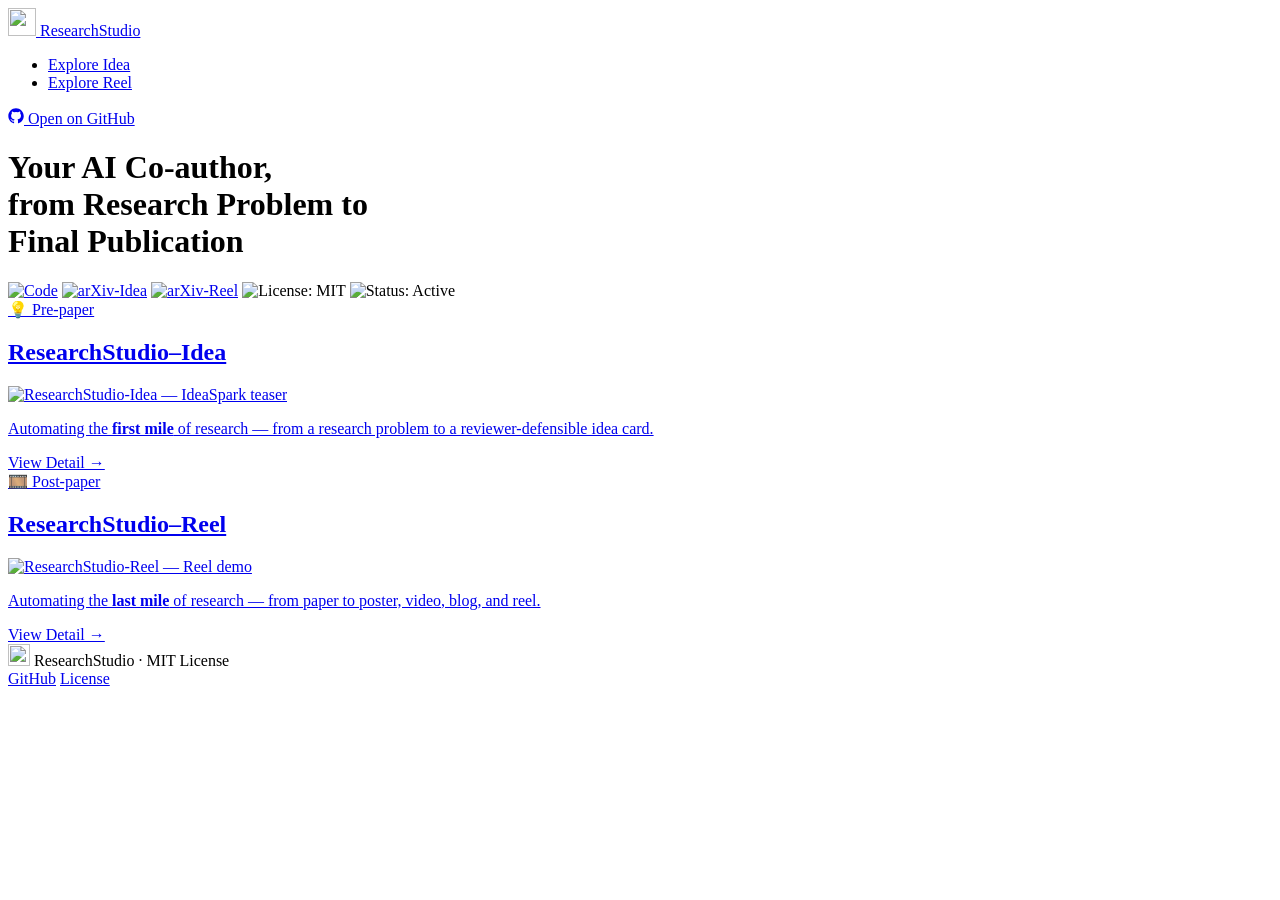
==== docs/index.html @ 4c7b0df5 "fix typos" ====
<!DOCTYPE html>
<html lang="en">
<head>
  <meta charset="UTF-8" />
  <meta name="viewport" content="width=device-width, initial-scale=1.0" />
  <title>ResearchStudio — Your AI co-author, from research problem to publication</title>
  <meta name="description" content="ResearchStudio is a collection of Claude Code and Codex skills covering the entire research lifecycle — from a vague research direction to a published paper." />
  <link rel="icon" type="image/svg+xml" href="assets/logo.svg" />
  <link rel="preconnect" href="https://rsms.me/" />
  <link rel="stylesheet" href="https://rsms.me/inter/inter.css" />
  <link rel="stylesheet" href="assets/style.css" />
</head>
<body>
  <div class="topbar-wrap">
    <nav class="topbar">
      <a class="brand" href="#top">
        <img src="assets/logo.svg" alt="" width="28" height="28" />
        <span>ResearchStudio</span>
      </a>
      <ul class="nav-links">
        <li><a href="https://github.com/microsoft/ResearchStudio/tree/main/ResearchStudio-Idea">Explore Idea</a></li>
        <li><a href="https://github.com/microsoft/ResearchStudio/tree/main/ResearchStudio-Reel">Explore Reel</a></li>
      </ul>
      <div class="nav__cta">
        <a class="btn btn--ghost" href="https://github.com/microsoft/ResearchStudio" target="_blank" rel="noopener">
          <svg viewBox="0 0 24 24" width="16" height="16" aria-hidden="true"><path fill="currentColor" d="M12 .5C5.65.5.5 5.65.5 12c0 5.08 3.29 9.39 7.86 10.91.58.11.79-.25.79-.56 0-.27-.01-1.01-.02-1.99-3.2.7-3.88-1.54-3.88-1.54-.52-1.33-1.28-1.69-1.28-1.69-1.05-.72.08-.7.08-.7 1.16.08 1.77 1.19 1.77 1.19 1.03 1.77 2.7 1.26 3.36.97.1-.75.4-1.26.73-1.55-2.55-.29-5.24-1.28-5.24-5.7 0-1.26.45-2.29 1.19-3.1-.12-.29-.52-1.47.11-3.06 0 0 .97-.31 3.19 1.18a11.1 11.1 0 0 1 5.81 0c2.22-1.49 3.19-1.18 3.19-1.18.63 1.59.23 2.77.11 3.06.74.81 1.19 1.84 1.19 3.1 0 4.43-2.69 5.4-5.26 5.69.41.36.78 1.07.78 2.16 0 1.56-.01 2.81-.01 3.19 0 .31.21.68.8.56 4.56-1.52 7.85-5.83 7.85-10.91C23.5 5.65 18.35.5 12 .5z"/></svg>
          Open on GitHub
        </a>
      </div>
    </nav>
  </div>

  <header class="hero">
    <div class="hero__bg" aria-hidden="true">
      <div class="hero__grid"></div>
      <div class="hero__glow hero__glow--a"></div>
      <div class="hero__glow hero__glow--b"></div>
    </div>
    <div class="container">
      <div class="hero-body" id="top">
        <h1>
          Your AI Co-author,<br />
          <span class="grad">from Research Problem to<br />Final Publication</span>
        </h1>
        <div class="badges" aria-label="Project badges">
          <a href="https://github.com/microsoft/ResearchStudio" target="_blank" rel="noopener"><img alt="Code" src="https://img.shields.io/badge/Code-GitHub-181717.svg?logo=github" /></a>
          <a href="https://arxiv.org/abs/2607.04439" target="_blank" rel="noopener"><img alt="arXiv-Idea" src="https://img.shields.io/badge/arXiv-Idea%3A%202607.04439-b31b1b.svg" /></a>
          <a href="https://arxiv.org/abs/2607.04438" target="_blank" rel="noopener"><img alt="arXiv-Reel" src="https://img.shields.io/badge/arXiv-Reel%3A%202607.04438-b31b1b.svg" /></a>
          <img alt="License: MIT" src="https://img.shields.io/badge/License-MIT-blue.svg" />
          <img alt="Status: Active" src="https://img.shields.io/badge/Status-Active-brightgreen" />
        </div>
      </div>
    </div>
  </header>

  <main>
    <section class="section">
      <div class="container">
        <div class="card-grid two-col">
          <a id="idea" class="cover-card cover-card--idea" href="https://github.com/microsoft/ResearchStudio/tree/main/ResearchStudio-Idea" rel="noopener">
            <div class="cover-card__head">
              <span class="tag tag-idea"><span class="tag__emoji" aria-hidden="true">💡</span> Pre-paper</span>
              <h2 class="cover-card__title">ResearchStudio–Idea</h2>
            </div>
            <div class="cover-card__media-wrap">
              <img class="cover-card__media" src="https://raw.githubusercontent.com/ai-nuts/Storage/main/ResearchStudio/ResearchStudio-Idea/docs/figures/ideaspark_teaser.gif" alt="ResearchStudio-Idea — IdeaSpark teaser" loading="lazy" />
            </div>
            <div class="cover-card__foot">
              <p>Automating the <strong>first mile</strong> of research — from a research problem to a reviewer-defensible idea card.</p>
              <span class="cover-card__cta">View Detail →</span>
            </div>
          </a>
          <a id="reel" class="cover-card cover-card--reel" href="https://github.com/microsoft/ResearchStudio/tree/main/ResearchStudio-Reel" rel="noopener">
            <div class="cover-card__head">
              <span class="tag tag-reel"><span class="tag__emoji" aria-hidden="true">🎞️</span> Post-paper</span>
              <h2 class="cover-card__title">ResearchStudio–Reel</h2>
            </div>
            <div class="cover-card__media-wrap">
              <img class="cover-card__media" src="https://raw.githubusercontent.com/ai-nuts/Storage/main/ResearchStudio/ResearchStudio-Reel/docs/figures/reel_demo.gif" alt="ResearchStudio-Reel — Reel demo" loading="lazy" />
            </div>
            <div class="cover-card__foot">
              <p>Automating the <strong>last mile</strong> of research — from paper to poster, video, blog, and reel.</p>
              <span class="cover-card__cta">View Detail →</span>
            </div>
          </a>
        </div>
      </div>
    </section>
  </main>

  <footer class="footer">
    <div class="container footer-row">
      <div class="footer-brand">
        <img src="assets/logo.svg" alt="" width="22" height="22" />
        <span>ResearchStudio · MIT License</span>
      </div>
      <div class="footer-links">
        <a href="https://github.com/microsoft/ResearchStudio" target="_blank" rel="noopener">GitHub</a>
        <a href="https://github.com/microsoft/ResearchStudio/blob/main/LICENSE" target="_blank" rel="noopener">License</a>
      </div>
    </div>
  </footer>
</body>
</html>
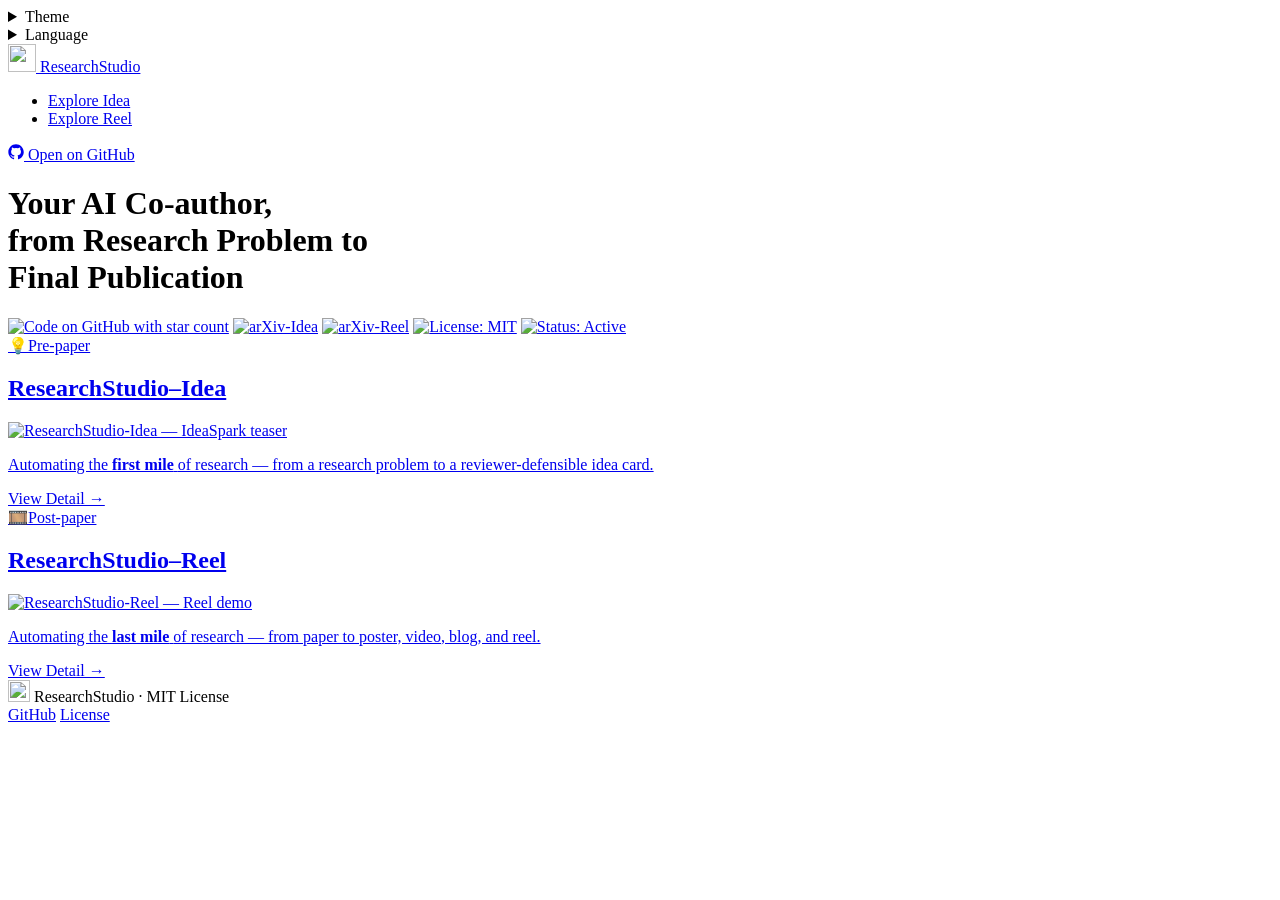
==== commit 3c120d8e: "Fix EDITOR empty issue" ====
--- a/docs/index.html
+++ b/docs/index.html
@@ -1,5 +1,5 @@
 <!DOCTYPE html>
-<html lang="en">
+<html lang="en" data-theme="dark">
 <head>
   <meta charset="UTF-8" />
   <meta name="viewport" content="width=device-width, initial-scale=1.0" />
@@ -8,9 +8,37 @@
   <link rel="icon" type="image/svg+xml" href="assets/logo.svg" />
   <link rel="preconnect" href="https://rsms.me/" />
   <link rel="stylesheet" href="https://rsms.me/inter/inter.css" />
+  <script>
+    (() => {
+      let theme;
+      try { theme = localStorage.getItem('researchstudio-theme'); } catch (_) {}
+      if (theme !== 'light' && theme !== 'dark') {
+        const localHour = new Date().getHours();
+        theme = localHour >= 7 && localHour < 19 ? 'light' : 'dark';
+      }
+      document.documentElement.dataset.theme = theme;
+    })();
+  </script>
   <link rel="stylesheet" href="assets/style.css" />
 </head>
 <body>
+  <div class="page-controls">
+    <details class="mode-control">
+      <summary data-i18n="theme_label">Theme</summary>
+      <div class="mode-options" aria-label="Theme options">
+        <button type="button" data-theme-option="light" data-i18n="theme_light" aria-pressed="false">Light</button>
+        <button type="button" data-theme-option="dark" data-i18n="theme_dark" aria-pressed="true">Dark</button>
+      </div>
+    </details>
+    <details class="language-control">
+      <summary data-i18n="language_label">Language</summary>
+      <div class="language-options" aria-label="Language options">
+        <button type="button" data-language-option="en" lang="en" data-i18n="language_en">English</button>
+        <button type="button" data-language-option="zh" lang="zh-CN" data-i18n="language_zh">Chinese</button>
+        <button type="button" data-language-option="es" lang="es" data-i18n="language_es">Spanish</button>
+      </div>
+    </details>
+  </div>
   <div class="topbar-wrap">
     <nav class="topbar">
       <a class="brand" href="#top">
@@ -18,15 +46,14 @@
         <span>ResearchStudio</span>
       </a>
       <ul class="nav-links">
-        <li><a href="https://github.com/microsoft/ResearchStudio/tree/main/ResearchStudio-Idea">Explore Idea</a></li>
-        <li><a href="https://github.com/microsoft/ResearchStudio/tree/main/ResearchStudio-Reel">Explore Reel</a></li>
+        <li><a href="https://github.com/microsoft/ResearchStudio/tree/main/ResearchStudio-Idea"><span data-i18n="nav_idea">Explore Idea</span></a></li>
+        <li><a href="https://github.com/microsoft/ResearchStudio/tree/main/ResearchStudio-Reel"><span data-i18n="nav_reel">Explore Reel</span></a></li>
       </ul>
       <div class="nav__cta">
         <a class="btn btn--ghost" href="https://github.com/microsoft/ResearchStudio" target="_blank" rel="noopener">
           <svg viewBox="0 0 24 24" width="16" height="16" aria-hidden="true"><path fill="currentColor" d="M12 .5C5.65.5.5 5.65.5 12c0 5.08 3.29 9.39 7.86 10.91.58.11.79-.25.79-.56 0-.27-.01-1.01-.02-1.99-3.2.7-3.88-1.54-3.88-1.54-.52-1.33-1.28-1.69-1.28-1.69-1.05-.72.08-.7.08-.7 1.16.08 1.77 1.19 1.77 1.19 1.03 1.77 2.7 1.26 3.36.97.1-.75.4-1.26.73-1.55-2.55-.29-5.24-1.28-5.24-5.7 0-1.26.45-2.29 1.19-3.1-.12-.29-.52-1.47.11-3.06 0 0 .97-.31 3.19 1.18a11.1 11.1 0 0 1 5.81 0c2.22-1.49 3.19-1.18 3.19-1.18.63 1.59.23 2.77.11 3.06.74.81 1.19 1.84 1.19 3.1 0 4.43-2.69 5.4-5.26 5.69.41.36.78 1.07.78 2.16 0 1.56-.01 2.81-.01 3.19 0 .31.21.68.8.56 4.56-1.52 7.85-5.83 7.85-10.91C23.5 5.65 18.35.5 12 .5z"/></svg>
-          Open on GitHub
+          <span data-i18n="github">Open on GitHub</span>
         </a>
-      </div>
     </nav>
   </div>
 
@@ -39,15 +66,15 @@
     <div class="container">
       <div class="hero-body" id="top">
         <h1>
-          Your AI Co-author,<br />
-          <span class="grad">from Research Problem to<br />Final Publication</span>
+          <span>Your AI Co-author,</span><br />
+          <span class="grad"><span>from Research Problem to</span><br /><span>Final Publication</span></span>
         </h1>
         <div class="badges" aria-label="Project badges">
-          <a href="https://github.com/microsoft/ResearchStudio" target="_blank" rel="noopener"><img alt="Code" src="https://img.shields.io/badge/Code-GitHub-181717.svg?logo=github" /></a>
+          <a href="https://github.com/microsoft/ResearchStudio" target="_blank" rel="noopener"><img alt="Code on GitHub with star count" src="https://img.shields.io/github/stars/microsoft/ResearchStudio?style=flat&amp;logo=github&amp;label=Code&amp;color=black" /></a>
           <a href="https://arxiv.org/abs/2607.04439" target="_blank" rel="noopener"><img alt="arXiv-Idea" src="https://img.shields.io/badge/arXiv-Idea%3A%202607.04439-b31b1b.svg" /></a>
           <a href="https://arxiv.org/abs/2607.04438" target="_blank" rel="noopener"><img alt="arXiv-Reel" src="https://img.shields.io/badge/arXiv-Reel%3A%202607.04438-b31b1b.svg" /></a>
-          <img alt="License: MIT" src="https://img.shields.io/badge/License-MIT-blue.svg" />
-          <img alt="Status: Active" src="https://img.shields.io/badge/Status-Active-brightgreen" />
+          <a href="https://raw.githubusercontent.com/microsoft/ResearchStudio/refs/heads/main/LICENSE" target="_blank" rel="noopener"><img alt="License: MIT" src="https://img.shields.io/badge/License-MIT-blue.svg" /></a>
+          <a href="https://aka.ms/ResearchStudio" target="_blank" rel="noopener"><img alt="Status: Active" src="https://img.shields.io/badge/Status-Active-brightgreen" /></a>
         </div>
       </div>
     </div>
@@ -59,28 +86,28 @@
         <div class="card-grid two-col">
           <a id="idea" class="cover-card cover-card--idea" href="https://github.com/microsoft/ResearchStudio/tree/main/ResearchStudio-Idea" rel="noopener">
             <div class="cover-card__head">
-              <span class="tag tag-idea"><span class="tag__emoji" aria-hidden="true">💡</span> Pre-paper</span>
+              <span class="tag tag-idea"><span class="tag__emoji" aria-hidden="true">💡</span><span data-i18n="pre_paper">Pre-paper</span></span>
               <h2 class="cover-card__title">ResearchStudio–Idea</h2>
             </div>
             <div class="cover-card__media-wrap">
               <img class="cover-card__media" src="https://raw.githubusercontent.com/ai-nuts/Storage/main/ResearchStudio/ResearchStudio-Idea/docs/figures/ideaspark_teaser.gif" alt="ResearchStudio-Idea — IdeaSpark teaser" loading="lazy" />
             </div>
             <div class="cover-card__foot">
-              <p>Automating the <strong>first mile</strong> of research — from a research problem to a reviewer-defensible idea card.</p>
-              <span class="cover-card__cta">View Detail →</span>
+              <p><span data-i18n="idea_prefix">Automating the</span> <strong data-i18n="idea_emphasis">first mile</strong> <span data-i18n="idea_suffix">of research — from a research problem to a reviewer-defensible idea card.</span></p>
+              <span class="cover-card__cta" data-i18n="view_detail">View Detail →</span>
             </div>
           </a>
           <a id="reel" class="cover-card cover-card--reel" href="https://github.com/microsoft/ResearchStudio/tree/main/ResearchStudio-Reel" rel="noopener">
             <div class="cover-card__head">
-              <span class="tag tag-reel"><span class="tag__emoji" aria-hidden="true">🎞️</span> Post-paper</span>
+              <span class="tag tag-reel"><span class="tag__emoji" aria-hidden="true">🎞️</span><span data-i18n="post_paper">Post-paper</span></span>
               <h2 class="cover-card__title">ResearchStudio–Reel</h2>
             </div>
             <div class="cover-card__media-wrap">
               <img class="cover-card__media" src="https://raw.githubusercontent.com/ai-nuts/Storage/main/ResearchStudio/ResearchStudio-Reel/docs/figures/reel_demo.gif" alt="ResearchStudio-Reel — Reel demo" loading="lazy" />
             </div>
             <div class="cover-card__foot">
-              <p>Automating the <strong>last mile</strong> of research — from paper to poster, video, blog, and reel.</p>
-              <span class="cover-card__cta">View Detail →</span>
+              <p><span data-i18n="reel_prefix">Automating the</span> <strong data-i18n="reel_emphasis">last mile</strong> <span data-i18n="reel_suffix">of research — from paper to poster, video, blog, and reel.</span></p>
+              <span class="cover-card__cta" data-i18n="view_detail">View Detail →</span>
             </div>
           </a>
         </div>
@@ -100,5 +127,111 @@
       </div>
     </div>
   </footer>
+
+  <script>
+    (() => {
+      const copy = {
+        en: {
+          title: 'ResearchStudio — Your AI co-author, from research problem to publication',
+          description: 'ResearchStudio is a collection of Claude Code and Codex skills covering the entire research lifecycle — from a vague research direction to a published paper.',
+          nav_idea: 'Explore Idea', nav_reel: 'Explore Reel', github: 'Open on GitHub',
+          theme_label: 'Theme', theme_light: 'Light', theme_dark: 'Dark',
+          language_label: 'Language', language_en: 'English', language_zh: 'Chinese', language_es: 'Spanish',
+          pre_paper: 'Pre-paper', post_paper: 'Post-paper',
+          idea_prefix: 'Automating the', idea_emphasis: 'first mile',
+          idea_suffix: 'of research — from a research problem to a reviewer-defensible idea card.',
+          reel_prefix: 'Automating the', reel_emphasis: 'last mile',
+          reel_suffix: 'of research — from paper to poster, video, blog, and reel.',
+          view_detail: 'View Detail →'
+        },
+        zh: {
+          title: 'ResearchStudio — 从研究问题到最终发表的 AI 研究伙伴',
+          description: 'ResearchStudio 是覆盖完整科研生命周期的 Claude Code 与 Codex 技能集合——从模糊的研究方向到正式发表的论文。',
+          nav_idea: '探索 Idea', nav_reel: '探索 Reel', github: '在 GitHub 查看',
+          theme_label: '主题', theme_light: '浅色', theme_dark: '深色',
+          language_label: '语言', language_en: '英语', language_zh: '中文', language_es: '西班牙语',
+          pre_paper: '论文前', post_paper: '论文后',
+          idea_prefix: '自动化科研的', idea_emphasis: '最初一公里',
+          idea_suffix: '——从研究问题到经得住评审的创意卡片。',
+          reel_prefix: '自动化科研的', reel_emphasis: '最后一公里',
+          reel_suffix: '——从论文到海报、视频、博客和短片。',
+          view_detail: '查看详情 →'
+        },
+        es: {
+          title: 'ResearchStudio — Tu coautor de IA, del problema de investigación a la publicación',
+          description: 'ResearchStudio es una colección de habilidades de Claude Code y Codex que cubre todo el ciclo de vida de la investigación, desde una dirección vaga hasta un artículo publicado.',
+          nav_idea: 'Explorar Idea', nav_reel: 'Explorar Reel', github: 'Ver en GitHub',
+          theme_label: 'Tema', theme_light: 'Claro', theme_dark: 'Oscuro',
+          language_label: 'Idioma', language_en: 'Inglés', language_zh: 'Chino', language_es: 'Español',
+          pre_paper: 'Prepublicación', post_paper: 'Pospublicación',
+          idea_prefix: 'Automatizando la', idea_emphasis: 'primera etapa',
+          idea_suffix: 'de la investigación: del problema a una ficha de idea defendible ante revisores.',
+          reel_prefix: 'Automatizando la', reel_emphasis: 'etapa final',
+          reel_suffix: 'de la investigación: del artículo al póster, vídeo, blog y reel.',
+          view_detail: 'Ver detalles →'
+        }
+      };
+
+      const languageControl = document.querySelector('.language-control');
+      const modeControl = document.querySelector('.mode-control');
+      const languageOptions = document.querySelectorAll('[data-language-option]');
+      const themeOptions = document.querySelectorAll('[data-theme-option]');
+      const description = document.querySelector('meta[name="description"]');
+      let language;
+      try { language = localStorage.getItem('researchstudio-language'); } catch (_) {}
+      if (!['en', 'zh', 'es'].includes(language)) {
+        const browserLanguage = navigator.language.toLowerCase();
+        language = browserLanguage.startsWith('zh') ? 'zh' : browserLanguage.startsWith('es') ? 'es' : 'en';
+      }
+
+      function applyLanguage(nextLanguage) {
+        language = nextLanguage;
+        document.documentElement.lang = language === 'zh' ? 'zh-CN' : language === 'es' ? 'es' : 'en';
+        document.title = copy[language].title;
+        description.content = copy[language].description;
+        document.querySelectorAll('[data-i18n]').forEach(element => {
+          element.textContent = copy[language][element.dataset.i18n];
+        });
+        languageOptions.forEach(option => {
+          option.setAttribute('aria-pressed', String(option.dataset.languageOption === language));
+        });
+        try { localStorage.setItem('researchstudio-language', language); } catch (_) {}
+      }
+
+      languageOptions.forEach(option => {
+        option.addEventListener('click', () => {
+          applyLanguage(option.dataset.languageOption);
+          languageControl.open = false;
+        });
+      });
+
+      function applyTheme(theme, persist = false) {
+        document.documentElement.dataset.theme = theme;
+        themeOptions.forEach(option => {
+          option.setAttribute('aria-pressed', String(option.dataset.themeOption === theme));
+        });
+        if (persist) {
+          try { localStorage.setItem('researchstudio-theme', theme); } catch (_) {}
+        }
+      }
+
+      themeOptions.forEach(option => {
+        option.addEventListener('click', () => {
+          applyTheme(option.dataset.themeOption, true);
+          modeControl.open = false;
+        });
+      });
+
+      modeControl.addEventListener('toggle', () => {
+        if (modeControl.open) languageControl.open = false;
+      });
+      languageControl.addEventListener('toggle', () => {
+        if (languageControl.open) modeControl.open = false;
+      });
+
+      applyTheme(document.documentElement.dataset.theme);
+      applyLanguage(language);
+    })();
+  </script>
 </body>
 </html>
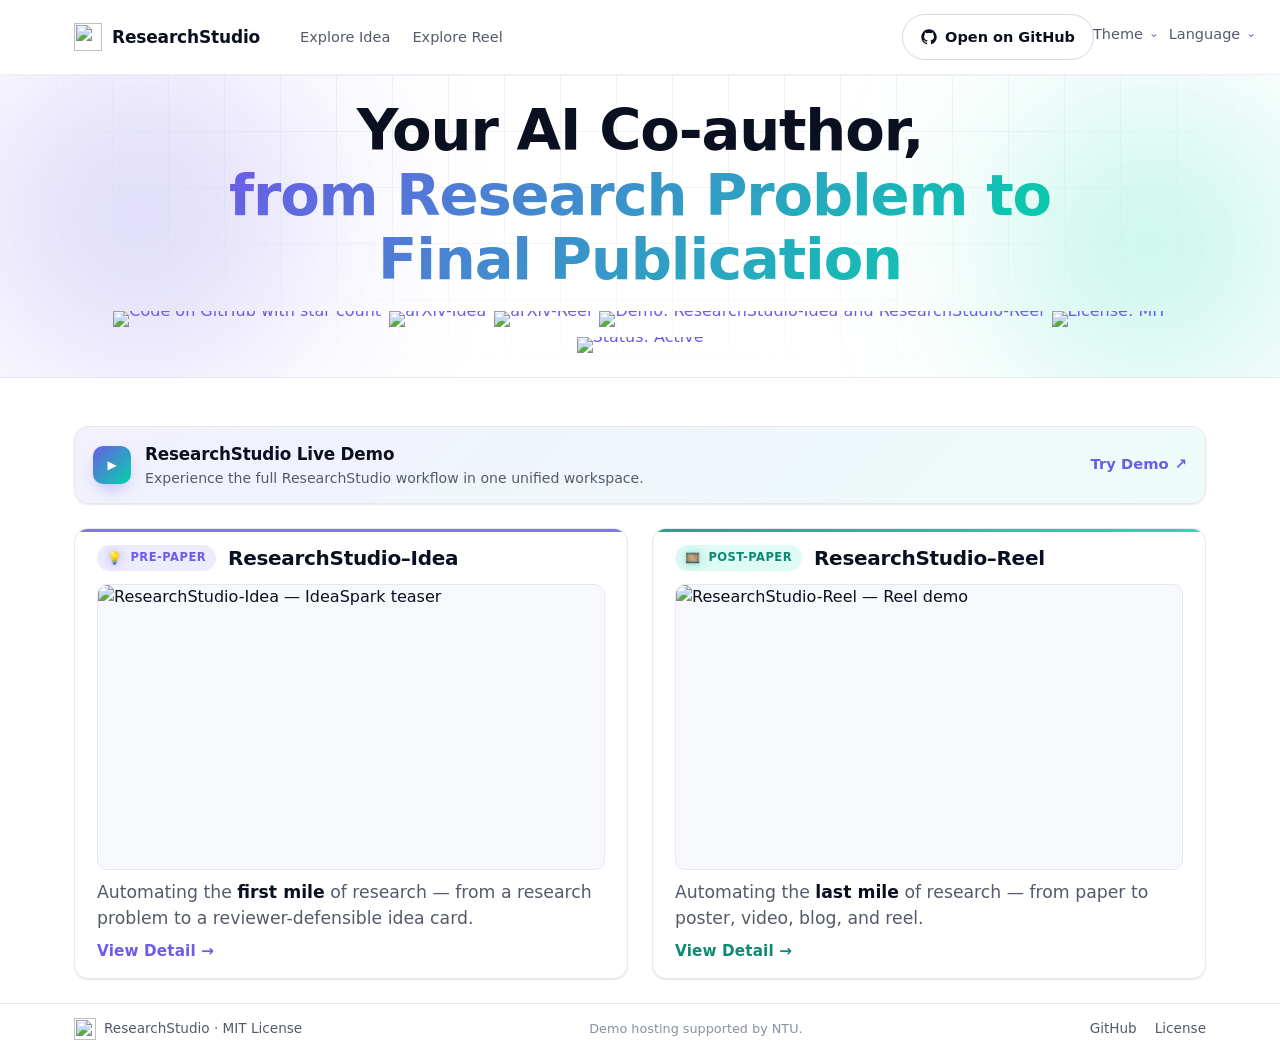
==== commit e43f239c: "theme auto switch" ====
--- a/docs/index.html
+++ b/docs/index.html
@@ -13,8 +13,7 @@
       let theme;
       try { theme = localStorage.getItem('researchstudio-theme'); } catch (_) {}
       if (theme !== 'light' && theme !== 'dark') {
-        const localHour = new Date().getHours();
-        theme = localHour >= 7 && localHour < 19 ? 'light' : 'dark';
+        theme = window.matchMedia('(prefers-color-scheme: dark)').matches ? 'dark' : 'light';
       }
       document.documentElement.dataset.theme = theme;
     })();
@@ -54,6 +53,7 @@
           <svg viewBox="0 0 24 24" width="16" height="16" aria-hidden="true"><path fill="currentColor" d="M12 .5C5.65.5.5 5.65.5 12c0 5.08 3.29 9.39 7.86 10.91.58.11.79-.25.79-.56 0-.27-.01-1.01-.02-1.99-3.2.7-3.88-1.54-3.88-1.54-.52-1.33-1.28-1.69-1.28-1.69-1.05-.72.08-.7.08-.7 1.16.08 1.77 1.19 1.77 1.19 1.03 1.77 2.7 1.26 3.36.97.1-.75.4-1.26.73-1.55-2.55-.29-5.24-1.28-5.24-5.7 0-1.26.45-2.29 1.19-3.1-.12-.29-.52-1.47.11-3.06 0 0 .97-.31 3.19 1.18a11.1 11.1 0 0 1 5.81 0c2.22-1.49 3.19-1.18 3.19-1.18.63 1.59.23 2.77.11 3.06.74.81 1.19 1.84 1.19 3.1 0 4.43-2.69 5.4-5.26 5.69.41.36.78 1.07.78 2.16 0 1.56-.01 2.81-.01 3.19 0 .31.21.68.8.56 4.56-1.52 7.85-5.83 7.85-10.91C23.5 5.65 18.35.5 12 .5z"/></svg>
           <span data-i18n="github">Open on GitHub</span>
         </a>
+      </div>
     </nav>
   </div>
 
@@ -73,6 +73,7 @@
           <a href="https://github.com/microsoft/ResearchStudio" target="_blank" rel="noopener"><img alt="Code on GitHub with star count" src="https://img.shields.io/github/stars/microsoft/ResearchStudio?style=flat&amp;logo=github&amp;label=Code&amp;color=black" /></a>
           <a href="https://arxiv.org/abs/2607.04439" target="_blank" rel="noopener"><img alt="arXiv-Idea" src="https://img.shields.io/badge/arXiv-Idea%3A%202607.04439-b31b1b.svg" /></a>
           <a href="https://arxiv.org/abs/2607.04438" target="_blank" rel="noopener"><img alt="arXiv-Reel" src="https://img.shields.io/badge/arXiv-Reel%3A%202607.04438-b31b1b.svg" /></a>
+          <a href="https://researchstudio.site/" target="_blank" rel="noopener"><img alt="Demo: ResearchStudio-Idea and ResearchStudio-Reel" src="https://img.shields.io/badge/Demo-Idea%20%2B%20Reel-0d8a72.svg" /></a>
           <a href="https://raw.githubusercontent.com/microsoft/ResearchStudio/refs/heads/main/LICENSE" target="_blank" rel="noopener"><img alt="License: MIT" src="https://img.shields.io/badge/License-MIT-blue.svg" /></a>
           <a href="https://aka.ms/ResearchStudio" target="_blank" rel="noopener"><img alt="Status: Active" src="https://img.shields.io/badge/Status-Active-brightgreen" /></a>
         </div>
@@ -83,6 +84,14 @@
   <main>
     <section class="section">
       <div class="container">
+        <a class="demo-entry" href="https://researchstudio.site/" target="_blank" rel="noopener">
+          <span class="demo-entry__icon" aria-hidden="true">▶</span>
+          <span class="demo-entry__copy">
+            <strong data-i18n="demo_title">ResearchStudio Live Demo</strong>
+            <small data-i18n="demo_description">Experience the full ResearchStudio workflow in one unified workspace.</small>
+          </span>
+          <span class="demo-entry__cta"><span data-i18n="demo">Try Demo</span><span aria-hidden="true">↗</span></span>
+        </a>
         <div class="card-grid two-col">
           <a id="idea" class="cover-card cover-card--idea" href="https://github.com/microsoft/ResearchStudio/tree/main/ResearchStudio-Idea" rel="noopener">
             <div class="cover-card__head">
@@ -121,6 +130,7 @@
         <img src="assets/logo.svg" alt="" width="22" height="22" />
         <span>ResearchStudio · MIT License</span>
       </div>
+      <span class="footer-support" data-i18n="demo_support">Demo hosting supported by NTU.</span>
       <div class="footer-links">
         <a href="https://github.com/microsoft/ResearchStudio" target="_blank" rel="noopener">GitHub</a>
         <a href="https://github.com/microsoft/ResearchStudio/blob/main/LICENSE" target="_blank" rel="noopener">License</a>
@@ -134,7 +144,9 @@
         en: {
           title: 'ResearchStudio — Your AI co-author, from research problem to publication',
           description: 'ResearchStudio is a collection of Claude Code and Codex skills covering the entire research lifecycle — from a vague research direction to a published paper.',
-          nav_idea: 'Explore Idea', nav_reel: 'Explore Reel', github: 'Open on GitHub',
+          nav_idea: 'Explore Idea', nav_reel: 'Explore Reel', github: 'Open on GitHub', demo: 'Try Demo',
+          demo_title: 'ResearchStudio Live Demo', demo_description: 'Experience the full ResearchStudio workflow in one unified workspace.',
+          demo_support: 'Demo hosting supported by NTU.',
           theme_label: 'Theme', theme_light: 'Light', theme_dark: 'Dark',
           language_label: 'Language', language_en: 'English', language_zh: 'Chinese', language_es: 'Spanish',
           pre_paper: 'Pre-paper', post_paper: 'Post-paper',
@@ -147,7 +159,9 @@
         zh: {
           title: 'ResearchStudio — 从研究问题到最终发表的 AI 研究伙伴',
           description: 'ResearchStudio 是覆盖完整科研生命周期的 Claude Code 与 Codex 技能集合——从模糊的研究方向到正式发表的论文。',
-          nav_idea: '探索 Idea', nav_reel: '探索 Reel', github: '在 GitHub 查看',
+          nav_idea: '探索 Idea', nav_reel: '探索 Reel', github: '在 GitHub 查看', demo: '在线演示',
+          demo_title: 'ResearchStudio 在线演示', demo_description: '在统一工作区体验完整的 ResearchStudio 工作流。',
+          demo_support: 'Demo 托管由 NTU 提供支持。',
           theme_label: '主题', theme_light: '浅色', theme_dark: '深色',
           language_label: '语言', language_en: '英语', language_zh: '中文', language_es: '西班牙语',
           pre_paper: '论文前', post_paper: '论文后',
@@ -160,7 +174,9 @@
         es: {
           title: 'ResearchStudio — Tu coautor de IA, del problema de investigación a la publicación',
           description: 'ResearchStudio es una colección de habilidades de Claude Code y Codex que cubre todo el ciclo de vida de la investigación, desde una dirección vaga hasta un artículo publicado.',
-          nav_idea: 'Explorar Idea', nav_reel: 'Explorar Reel', github: 'Ver en GitHub',
+          nav_idea: 'Explorar Idea', nav_reel: 'Explorar Reel', github: 'Ver en GitHub', demo: 'Probar demo',
+          demo_title: 'Demo en vivo de ResearchStudio', demo_description: 'Experimenta el flujo de trabajo completo de ResearchStudio en un espacio de trabajo unificado.',
+          demo_support: 'Alojamiento de la demo con el apoyo de NTU.',
           theme_label: 'Tema', theme_light: 'Claro', theme_dark: 'Oscuro',
           language_label: 'Idioma', language_en: 'Inglés', language_zh: 'Chino', language_es: 'Español',
           pre_paper: 'Prepublicación', post_paper: 'Pospublicación',
@@ -222,6 +238,15 @@
         });
       });
 
+      const browserTheme = window.matchMedia('(prefers-color-scheme: dark)');
+      browserTheme.addEventListener('change', event => {
+        let savedTheme;
+        try { savedTheme = localStorage.getItem('researchstudio-theme'); } catch (_) {}
+        if (savedTheme !== 'light' && savedTheme !== 'dark') {
+          applyTheme(event.matches ? 'dark' : 'light');
+        }
+      });
+
       modeControl.addEventListener('toggle', () => {
         if (modeControl.open) languageControl.open = false;
       });
--- a/docs/assets/style.css
+++ b/docs/assets/style.css
@@ -0,0 +1,913 @@
+/* ResearchStudio GitHub Pages — minimal, modern, single-file stylesheet
+   Unified palette / typography / hero with ./reel/ subpage. */
+
+:root {
+  /* Brand — mirrors ResearchStudio-Reel */
+  --brand-1: #0b1020;        /* near-black ink */
+  --brand-2: #6c5ce7;        /* indigo */
+  --brand-3: #00d4a8;        /* mint accent */
+  --brand-grad: linear-gradient(135deg, #6c5ce7 0%, #00d4a8 100%);
+
+  /* Surfaces */
+  --bg:            #ffffff;
+  --bg-soft:       #f7f8fb;
+  --bg-elev:       #ffffff;
+  --border:        #e6e8ef;
+  --border-strong: #d3d7e0;
+
+  /* Text */
+  --fg:        #0b1020;
+  --fg-muted:  #555a6a;
+  --fg-faint:  #8a90a0;
+
+  /* Typography */
+  --font-sans: 'Inter var', 'Inter', ui-sans-serif, system-ui, -apple-system,
+               'Segoe UI', Roboto, 'Helvetica Neue', Arial, 'PingFang SC',
+               'Microsoft YaHei', sans-serif;
+  --font-mono: ui-monospace, SFMono-Regular, Menlo, Consolas, 'Liberation Mono', monospace;
+
+  /* Shadows */
+  --shadow-sm: 0 1px 2px rgba(11,16,32,.06), 0 1px 1px rgba(11,16,32,.04);
+  --shadow-md: 0 10px 30px -12px rgba(11,16,32,.18), 0 4px 10px -4px rgba(11,16,32,.08);
+  --shadow-lg: 0 30px 60px -20px rgba(11,16,32,.30), 0 18px 36px -18px rgba(11,16,32,.18);
+
+  /* Aliases kept so existing rules continue to work */
+  --bg-alt:   var(--bg-soft);
+  --ink:      var(--fg);
+  --ink-soft: var(--fg-muted);
+  --muted:    var(--fg-faint);
+  --line:     var(--border);
+  --brand:    var(--brand-1);
+  --accent:   var(--brand-3);
+  --accent-2: var(--brand-2);
+  --code-bg:  #0f1430;
+  --code-ink: #e2e8f0;
+  --radius:   14px;
+  --max:      1180px;
+
+  /* Tell the browser we support both themes — themes form controls,
+     scrollbars, and the address bar to match the current color-scheme. */
+  color-scheme: light dark;
+}
+
+@media (prefers-color-scheme: dark) {
+  :root {
+    --bg:            #0b0e1a;
+    --bg-soft:       #11142a;
+    --bg-elev:       #141832;
+    --border:        #232846;
+    --border-strong: #2f3656;
+
+    --fg:        #eef0f7;
+    --fg-muted:  #aab0c4;
+    --fg-faint:  #7b8198;
+
+    --shadow-sm: 0 1px 2px rgba(0,0,0,.4);
+    --shadow-md: 0 10px 30px -12px rgba(0,0,0,.55), 0 4px 10px -4px rgba(0,0,0,.35);
+    --shadow-lg: 0 30px 60px -20px rgba(0,0,0,.65), 0 18px 36px -18px rgba(0,0,0,.5);
+
+    --code-bg:  #07091a;
+  }
+
+  /* Tag pills — bump alpha so they stay visible on the dark card surface,
+     and lift the reel accent off the muddy #0d8a72 (fails WCAG on dark). */
+  .tag-idea { background: rgba(108, 92, 231, 0.22); color: var(--brand-2); }
+  .tag-reel { background: rgba(0, 212, 168, 0.20); color: var(--brand-3); }
+  .cover-card--reel::before { background: linear-gradient(90deg, var(--brand-3), #0d8a72); }
+  .cover-card--reel .cover-card__cta { color: var(--brand-3); }
+}
+
+* { box-sizing: border-box; }
+html { scroll-behavior: smooth; -webkit-text-size-adjust: 100%; }
+html, body { margin: 0; padding: 0; }
+body {
+  font-family: var(--font-sans);
+  font-feature-settings: 'cv11','ss01','ss03';
+  color: var(--fg);
+  background: var(--bg);
+  line-height: 1.55;
+  -webkit-font-smoothing: antialiased;
+  -moz-osx-font-smoothing: grayscale;
+  min-height: 100vh;
+  display: flex;
+  flex-direction: column;
+}
+main { flex: 1 0 auto; }
+a { color: var(--brand-2); text-decoration: none; }
+a:hover { text-decoration: underline; text-underline-offset: 3px; }
+::selection { background: color-mix(in srgb, var(--brand-2) 35%, transparent); color: inherit; }
+
+.container {
+  max-width: var(--max);
+  margin: 0 auto;
+  padding: 0 24px;
+}
+.container.narrow { max-width: 820px; }
+
+/* ---------- Hero (grid + glow, mirrors ./reel/) ---------- */
+.hero {
+  position: relative;
+  overflow: hidden;
+  background: var(--bg);
+  border-bottom: 1px solid var(--border);
+}
+.hero > .container { position: relative; z-index: 1; }
+
+/* ---------- Top nav (sticky, frosted — mirrors ./reel/) ---------- */
+.topbar-wrap {
+  position: sticky;
+  top: 0;
+  z-index: 50;
+  backdrop-filter: saturate(180%) blur(14px);
+  -webkit-backdrop-filter: saturate(180%) blur(14px);
+  background: color-mix(in srgb, var(--bg) 75%, transparent);
+  border-bottom: 1px solid color-mix(in srgb, var(--border) 70%, transparent);
+}
+.topbar {
+  max-width: var(--max);
+  margin: 0 auto;
+  padding: 14px 24px;
+  display: flex;
+  align-items: center;
+  gap: 24px;
+}
+.brand {
+  display: inline-flex;
+  align-items: center;
+  gap: 10px;
+  font-weight: 700;
+  color: var(--fg);
+  font-size: 17px;
+  letter-spacing: -0.01em;
+}
+.brand:hover { text-decoration: none; }
+.brand img { display: inline-flex; }
+.hero__bg {
+  position: absolute;
+  inset: 0;
+  pointer-events: none;
+  z-index: 0;
+}
+.hero__grid {
+  position: absolute;
+  inset: 0;
+  background-image:
+    linear-gradient(to right, color-mix(in srgb, var(--border) 50%, transparent) 1px, transparent 1px),
+    linear-gradient(to bottom, color-mix(in srgb, var(--border) 50%, transparent) 1px, transparent 1px);
+  background-size: 56px 56px;
+  mask-image: radial-gradient(ellipse at 50% 0%, #000 35%, transparent 75%);
+  -webkit-mask-image: radial-gradient(ellipse at 50% 0%, #000 35%, transparent 75%);
+}
+.hero__glow {
+  position: absolute;
+  filter: blur(80px);
+  opacity: .55;
+  border-radius: 50%;
+}
+.hero__glow--a {
+  width: 520px; height: 520px;
+  background: radial-gradient(closest-side, color-mix(in srgb, var(--brand-2) 55%, transparent), transparent);
+  top: -120px; left: -120px;
+}
+.hero__glow--b {
+  width: 460px; height: 460px;
+  background: radial-gradient(closest-side, color-mix(in srgb, var(--brand-3) 55%, transparent), transparent);
+  top: -60px; right: -100px;
+}
+@media (prefers-color-scheme: dark) {
+  .hero__glow { opacity: .35; }
+}
+
+.topbar {
+  display: flex;
+  align-items: center;
+  gap: 24px;
+}
+.brand {
+  display: inline-flex;
+  align-items: center;
+  gap: 10px;
+  font-weight: 700;
+  color: var(--fg);
+  font-size: 17px;
+  letter-spacing: -0.01em;
+}
+.brand:hover { text-decoration: none; }
+.nav-links {
+  display: flex;
+  list-style: none;
+  gap: 22px;
+  margin: 0 0 0 16px;
+  padding: 0;
+  align-items: center;
+  flex: 1;
+}
+.nav-links li { display: inline-flex; }
+.nav-links a {
+  color: var(--fg-muted);
+  font-size: 14.5px;
+  font-weight: 500;
+  padding: 0;
+  border-radius: 0;
+  transition: color 0.15s ease;
+}
+.nav-links a:hover {
+  color: var(--fg);
+  background: transparent;
+  text-decoration: none;
+}
+@media (max-width: 820px) {
+  .nav-links { display: none; }
+}
+@media (max-width: 640px) {
+  .nav-links { display: none; }
+}
+.nav-links a.ghost {
+  border: 1px solid var(--line);
+  padding: 6px 12px;
+  border-radius: 999px;
+  color: var(--ink);
+  background: var(--bg-elev);
+}
+
+/* Star-on-GitHub button in the top nav (Reel-style pill) */
+.nav__cta { margin-left: auto; display: flex; align-items: center; gap: 10px; }
+.nav__cta .btn {
+  display: inline-flex;
+  align-items: center;
+  gap: 8px;
+  padding: 11px 18px;
+  border-radius: 999px;
+  font-weight: 600;
+  font-size: 14.5px;
+  border: 1px solid transparent;
+  cursor: pointer;
+  white-space: nowrap;
+  transition: transform .15s ease, box-shadow .15s ease, background .15s ease, color .15s ease, border-color .15s ease;
+}
+.nav__cta .btn:hover {
+  text-decoration: none;
+  transform: translateY(-1px);
+}
+.nav__cta .btn svg { flex-shrink: 0; }
+
+/* .btn--ghost — mirrors ResearchStudio-Reel: bg-elev + border-strong */
+.nav__cta .btn--ghost {
+  background: var(--bg-elev);
+  color: var(--ink);
+  border-color: var(--border-strong);
+}
+.nav__cta .btn--ghost:hover {
+  background: var(--bg-soft);
+}
+
+/* .btn--primary — mirrors ResearchStudio-Reel: indigo→teal gradient pill */
+.nav__cta .btn--pill {
+  background: var(--brand-grad);
+  color: #fff;
+  box-shadow: 0 8px 20px -8px color-mix(in srgb, var(--brand-2) 70%, transparent);
+}
+.nav__cta .btn--pill:hover {
+  color: #fff;
+  box-shadow: 0 14px 30px -10px color-mix(in srgb, var(--brand-2) 75%, transparent);
+}
+
+@media (max-width: 760px) {
+  .nav__cta .btn--pill { display: none; }
+}
+
+.hero-body {
+  padding: 24px 0 20px;
+  text-align: center;
+}
+.hero-body h1 {
+  font-size: clamp(2rem, 4.8vw, 3.6rem);
+  font-weight: 800;
+  letter-spacing: -0.02em;
+  margin: 0 auto 18px;
+  line-height: 1.12;
+}
+.hero-body h1 .grad {
+  display: inline-block;
+  white-space: nowrap;
+}
+@media (max-width: 640px) {
+  .hero-body h1 .grad { white-space: normal; }
+}
+.grad {
+  background: var(--brand-grad);
+  -webkit-background-clip: text;
+  background-clip: text;
+  color: transparent;
+}
+.lede {
+  max-width: 720px;
+  margin: 0 auto 16px;
+  font-size: 1rem;
+  color: var(--ink-soft);
+}
+.cta-row {
+  display: flex;
+  flex-wrap: wrap;
+  justify-content: center;
+  gap: 12px;
+  margin-bottom: 0;
+}
+.btn {
+  display: inline-block;
+  padding: 11px 20px;
+  border-radius: 10px;
+  font-weight: 600;
+  font-size: 0.95rem;
+  border: 1px solid transparent;
+  transition: transform 0.06s ease, box-shadow 0.2s ease, background 0.2s ease;
+}
+.btn:hover { text-decoration: none; transform: translateY(-1px); }
+.btn.primary {
+  background: var(--brand-grad);
+  color: #fff;
+  box-shadow: 0 8px 20px -8px color-mix(in srgb, var(--brand-2) 70%, transparent);
+  padding: 10px 22px;
+  font-size: 0.92rem;
+}
+.btn.primary:hover {
+  color: #fff;
+  box-shadow: 0 14px 30px -10px color-mix(in srgb, var(--brand-2) 75%, transparent);
+}
+.btn.ghost {
+  background: var(--bg-elev);
+  color: var(--ink);
+  border-color: var(--line);
+}
+.btn.ghost:hover { background: var(--bg-alt); }
+
+.badges {
+  display: flex;
+  flex-wrap: wrap;
+  justify-content: center;
+  gap: 6px 8px;
+  margin-top: 16px;
+  max-width: 100%;
+}
+.badges img { height: 20px; display: block; }
+.badges a { display: inline-flex; line-height: 0; transition: transform 0.15s ease; }
+.badges a:hover { transform: translateY(-1px); text-decoration: none; }
+
+/* ---------- Sections ---------- */
+.section { padding: 48px 0 24px; }
+.section.alt { background: var(--bg-soft); border-top: 1px solid var(--border); border-bottom: 1px solid var(--border); }
+.section-head { text-align: center; margin-bottom: 40px; }
+.section-head h2 {
+  font-size: clamp(1.6rem, 3vw, 2.2rem);
+  margin: 8px 0 10px;
+  letter-spacing: -0.015em;
+}
+.section-head .sub {
+  color: var(--muted);
+  max-width: 680px;
+  margin: 0 auto;
+  font-size: 1.02rem;
+}
+.tag {
+  display: inline-flex;
+  align-items: center;
+  gap: 6px;
+  padding: 4px 10px;
+  border-radius: 999px;
+  font-size: 0.72rem;
+  font-weight: 700;
+  letter-spacing: 0.04em;
+  text-transform: uppercase;
+}
+.tag-idea { background: rgba(79, 70, 229, 0.1); color: var(--accent-2); }
+.tag-reel { background: rgba(0, 212, 168, 0.12); color: #0d8a72; }
+
+/* Emoji inside tags — render larger, baseline-aligned, with a soft glow that
+   matches the tag's accent color. The emoji color comes from the font, so we
+   use filter() to tint the surrounding glow per-card. */
+.tag__emoji {
+  display: inline-flex;
+  align-items: center;
+  justify-content: center;
+  font-size: 1.05em;
+  line-height: 1;
+  margin-right: 2px;
+  transform: translateY(-0.5px);
+  font-family: "Apple Color Emoji", "Segoe UI Emoji", "Noto Color Emoji",
+               "Segoe UI Symbol", "Twemoji Mozilla", sans-serif;
+  font-variant-emoji: emoji;
+  -webkit-font-smoothing: subpixel-antialiased;
+}
+.tag-idea .tag__emoji {
+  filter: drop-shadow(0 0 6px rgba(124, 108, 255, 0.45))
+          drop-shadow(0 1px 1px rgba(79, 70, 229, 0.25));
+}
+.tag-reel .tag__emoji {
+  filter: drop-shadow(0 0 6px rgba(0, 212, 168, 0.45))
+          drop-shadow(0 1px 1px rgba(13, 138, 114, 0.25));
+}
+
+/* Subtle hover animation — the bulb glints, the film reel spins a quarter turn */
+.cover-card:hover .tag-idea .tag__emoji {
+  animation: tagGlow 1.6s ease-in-out infinite;
+}
+.cover-card:hover .tag-reel .tag__emoji {
+  animation: tagSpin 1.8s ease-in-out infinite;
+}
+@keyframes tagGlow {
+  0%, 100% {
+    filter: drop-shadow(0 0 6px rgba(124, 108, 255, 0.45))
+            drop-shadow(0 1px 1px rgba(79, 70, 229, 0.25));
+    transform: translateY(-0.5px) scale(1);
+  }
+  50% {
+    filter: drop-shadow(0 0 12px rgba(124, 108, 255, 0.85))
+            drop-shadow(0 0 3px rgba(255, 220, 130, 0.55));
+    transform: translateY(-0.5px) scale(1.08);
+  }
+}
+@keyframes tagSpin {
+  0%, 100% {
+    filter: drop-shadow(0 0 6px rgba(0, 212, 168, 0.45))
+            drop-shadow(0 1px 1px rgba(13, 138, 114, 0.25));
+    transform: translateY(-0.5px) rotate(0deg) scale(1);
+  }
+  50% {
+    filter: drop-shadow(0 0 12px rgba(0, 212, 168, 0.8))
+            drop-shadow(0 1px 1px rgba(13, 138, 114, 0.35));
+    transform: translateY(-0.5px) rotate(15deg) scale(1.08);
+  }
+}
+@media (prefers-reduced-motion: reduce) {
+  .cover-card:hover .tag__emoji { animation: none; }
+}
+
+/* ---------- Cards ---------- */
+.card-grid {
+  display: grid;
+  gap: 24px;
+  margin-bottom: 0;
+}
+.card-grid.two-col { grid-template-columns: 1fr 1fr; }
+@media (max-width: 760px) {
+  .card-grid.two-col { grid-template-columns: 1fr; }
+}
+.card {
+  background: var(--bg-elev);
+  border: 1px solid var(--border);
+  border-radius: var(--radius);
+  padding: 24px 26px;
+  box-shadow: var(--shadow-sm);
+}
+.card h3 {
+  margin: 0 0 12px;
+  font-size: 1.1rem;
+  letter-spacing: -0.01em;
+}
+.card p { margin: 0 0 12px; color: var(--ink-soft); }
+.card p:last-child { margin-bottom: 0; }
+
+/* ---------- Cover cards (Idea / Reel GIF covers) ---------- */
+.cover-card {
+  position: relative;
+  display: flex;
+  flex-direction: column;
+  background: var(--bg-elev);
+  border: 1px solid var(--border);
+  border-radius: var(--radius);
+  overflow: hidden;
+  color: inherit;
+  text-decoration: none;
+  box-shadow: var(--shadow-sm);
+  transition: transform 0.18s ease, box-shadow 0.25s ease, border-color 0.25s ease;
+}
+.cover-card::before {
+  content: "";
+  position: absolute;
+  inset: 0 0 auto 0;
+  height: 3px;
+  background: linear-gradient(90deg, var(--accent-2), var(--accent));
+  opacity: 0.85;
+}
+.cover-card--idea::before { background: linear-gradient(90deg, var(--accent-2), var(--brand-2)); }
+.cover-card--reel::before { background: linear-gradient(90deg, #0d8a72, var(--accent)); }
+
+.cover-card:hover {
+  text-decoration: none;
+  transform: translateY(-3px);
+  border-color: var(--border-strong);
+  box-shadow: var(--shadow-md);
+}
+
+.cover-card__head {
+  padding: 14px 22px 10px;
+  display: flex;
+  align-items: center;
+  gap: 12px;
+  flex-wrap: wrap;
+}
+.cover-card__title {
+  margin: 0;
+  font-size: 1.25rem;
+  font-weight: 700;
+  letter-spacing: -0.015em;
+  color: var(--ink);
+}
+
+.cover-card__media-wrap {
+  position: relative;
+  margin: 0 22px;
+  border-radius: 10px;
+  overflow: hidden;
+  border: 1px solid var(--line);
+  background: var(--bg-alt);
+}
+.cover-card__media {
+  display: block;
+  width: 100%;
+  aspect-ratio: 16 / 9;
+  object-fit: cover;
+  transition: transform 0.4s ease;
+}
+.cover-card:hover .cover-card__media { transform: scale(1.015); }
+
+.cover-card__foot {
+  padding: 10px 22px 14px;
+  display: flex;
+  flex-direction: column;
+  gap: 8px;
+}
+.cover-card__foot p {
+  margin: 0;
+  color: var(--ink-soft);
+  font-size: 1.08rem;
+  line-height: 1.5;
+}
+.cover-card__foot p strong { color: var(--ink); font-weight: 700; }
+.cover-card__cta {
+  font-size: 0.95rem;
+  font-weight: 600;
+  color: var(--accent-2);
+  letter-spacing: 0.01em;
+}
+.cover-card--reel .cover-card__cta { color: #0d8a72; }
+
+.skill-list {
+  list-style: none;
+  padding: 0;
+  margin: 0 0 14px;
+}
+.skill-list li {
+  padding: 8px 0;
+  border-bottom: 1px dashed var(--line);
+  color: var(--ink-soft);
+  font-size: 0.96rem;
+}
+.skill-list li:last-child { border-bottom: 0; }
+.skill-list strong { color: var(--ink); }
+
+.link {
+  display: inline-block;
+  font-weight: 600;
+  font-size: 0.95rem;
+}
+
+/* ---------- Code blocks ---------- */
+.snippet, .bibtex {
+  background: var(--code-bg);
+  color: var(--code-ink);
+  border-radius: 10px;
+  padding: 16px 18px;
+  font-family: ui-monospace, SFMono-Regular, "SF Mono", Menlo, Consolas, monospace;
+  font-size: 0.88rem;
+  overflow-x: auto;
+  margin: 0;
+}
+.snippet code, .bibtex code { background: none; padding: 0; }
+.muted { color: var(--muted); font-size: 0.9rem; margin-top: 10px; }
+code {
+  background: color-mix(in srgb, var(--brand-2) 9%, transparent);
+  border: 1px solid color-mix(in srgb, var(--brand-2) 16%, transparent);
+  padding: 1px 6px;
+  border-radius: 6px;
+  font-size: 0.86em;
+  color: inherit;
+}
+
+/* ---------- Footer ---------- */
+.footer {
+  background: var(--bg);
+  border-top: 1px solid var(--border);
+  padding: 14px 0 16px;
+  color: var(--fg-muted);
+  font-size: 0.85rem;
+}
+.footer-row {
+  display: flex;
+  justify-content: space-between;
+  align-items: center;
+  flex-wrap: wrap;
+  gap: 12px;
+}
+.footer-brand {
+  display: flex;
+  align-items: center;
+  gap: 8px;
+}
+.footer-links { display: flex; gap: 18px; }
+.footer-links a { color: var(--ink-soft); }
+.footer-links a:hover { color: var(--ink); }
+
+/* ---------- A11y + motion ---------- */
+:focus-visible {
+  outline: 2px solid var(--accent-2);
+  outline-offset: 2px;
+  border-radius: 6px;
+}
+.cover-card:focus-visible {
+  outline-offset: 4px;
+}
+
+@media (prefers-reduced-motion: reduce) {
+  *, *::before, *::after {
+    animation-duration: 0.01ms !important;
+    transition-duration: 0.01ms !important;
+    scroll-behavior: auto !important;
+  }
+}
+
+/* ---------- Narrow screens ---------- */
+@media (max-width: 600px) {
+  .hero-body { padding: 24px 0 20px; }
+  .cover-card__head { padding: 14px 16px 8px; }
+  .cover-card__media-wrap { margin: 0 16px; }
+  .cover-card__foot { padding: 10px 16px 16px; }
+  .nav__cta .btn { padding: 8px 14px; font-size: 0.88rem; }
+}
+
+/* Tablet portrait: 16:10 GIFs read better than 16:9 when the card is wide
+   enough to make the media area feel dominant. */
+@media (max-width: 900px) {
+  .cover-card__media { aspect-ratio: 16 / 10; }
+}
+
+/* Very narrow phones: shrink the hero glow blobs so they don't wash out the
+   headline, and collapse the GitHub button to its icon so the topbar fits. */
+@media (max-width: 480px) {
+  .hero__glow--a,
+  .hero__glow--b {
+    width: 320px;
+    height: 320px;
+    opacity: .4;
+  }
+  .hero__glow--a { top: -80px; left: -80px; }
+  .hero__glow--b { top: -40px; right: -60px; }
+
+  .topbar { gap: 12px; padding: 12px 16px; }
+  .nav__cta .btn--ghost {
+    gap: 0;
+    padding: 8px 10px;
+  }
+  /* Hide the label text; keep only the GitHub SVG icon. */
+  .nav__cta .btn--ghost > :not(svg) {
+    position: absolute;
+    width: 1px; height: 1px;
+    padding: 0; margin: -1px; overflow: hidden;
+    clip: rect(0 0 0 0); white-space: nowrap; border: 0;
+  }
+}
+
+
+/* docs_new-only controls; the page geometry and typography above are synced from ../docs. */
+:root[data-theme="light"] {
+  --bg: #ffffff;
+  --bg-soft: #f7f8fb;
+  --bg-elev: #ffffff;
+  --border: #e6e8ef;
+  --border-strong: #d3d7e0;
+  --fg: #0b1020;
+  --fg-muted: #555a6a;
+  --fg-faint: #8a90a0;
+  --shadow-sm: 0 1px 2px rgba(11,16,32,.06), 0 1px 1px rgba(11,16,32,.04);
+  --shadow-md: 0 10px 30px -12px rgba(11,16,32,.18), 0 4px 10px -4px rgba(11,16,32,.08);
+  --shadow-lg: 0 30px 60px -20px rgba(11,16,32,.30), 0 18px 36px -18px rgba(11,16,32,.18);
+  --code-bg: #0f1430;
+  color-scheme: light;
+}
+:root[data-theme="dark"] {
+  --bg: #0b0e1a;
+  --bg-soft: #11142a;
+  --bg-elev: #141832;
+  --border: #232846;
+  --border-strong: #2f3656;
+  --fg: #eef0f7;
+  --fg-muted: #aab0c4;
+  --fg-faint: #7b8198;
+  --shadow-sm: 0 1px 2px rgba(0,0,0,.4);
+  --shadow-md: 0 10px 30px -12px rgba(0,0,0,.55), 0 4px 10px -4px rgba(0,0,0,.35);
+  --shadow-lg: 0 30px 60px -20px rgba(0,0,0,.65), 0 18px 36px -18px rgba(0,0,0,.5);
+  --code-bg: #07091a;
+  color-scheme: dark;
+}
+html[data-theme="light"] .hero__glow { opacity: .55; }
+html[data-theme="dark"] .hero__glow { opacity: .35; }
+html[data-theme="light"] .tag-idea { background: rgba(79,70,229,.1); color: var(--accent-2); }
+html[data-theme="light"] .tag-reel { background: rgba(0,212,168,.12); color: #0d8a72; }
+html[data-theme="light"] .cover-card--reel::before { background: linear-gradient(90deg, #0d8a72, var(--accent)); }
+html[data-theme="light"] .cover-card--reel .cover-card__cta { color: #0d8a72; }
+html[data-theme="dark"] .tag-idea { background: rgba(108,92,231,.22); color: var(--brand-2); }
+html[data-theme="dark"] .tag-reel { background: rgba(0,212,168,.2); color: var(--brand-3); }
+html[data-theme="dark"] .cover-card--reel::before { background: linear-gradient(90deg, var(--brand-3), #0d8a72); }
+html[data-theme="dark"] .cover-card--reel .cover-card__cta { color: var(--brand-3); }
+
+.page-controls {
+  position: fixed;
+  top: 14px;
+  right: 24px;
+  z-index: 100;
+  display: flex;
+  align-items: center;
+  gap: 10px;
+  font-family: var(--font-sans);
+}
+.mode-control,
+.language-control {
+  position: relative;
+  inset: auto;
+  height: 40px;
+  margin: 0;
+  border: 0;
+  color: var(--fg-muted);
+  background: transparent;
+  white-space: nowrap;
+}
+.mode-control summary,
+.language-control summary {
+  height: 40px;
+  display: inline-flex;
+  align-items: center;
+  gap: 6px;
+  padding: 0;
+  border: 0;
+  color: var(--fg-muted);
+  background: transparent;
+  font: inherit;
+  font-size: 14.5px;
+  font-weight: 500;
+  cursor: pointer;
+  list-style: none;
+}
+.mode-control summary::-webkit-details-marker,
+.language-control summary::-webkit-details-marker { display: none; }
+.mode-control summary::after,
+.language-control summary::after {
+  content: '⌄';
+  color: var(--brand-2);
+  font-size: .8em;
+  transition: transform .15s ease;
+}
+.mode-control[open] summary::after,
+.language-control[open] summary::after { transform: rotate(180deg); }
+.mode-options,
+.language-options {
+  position: absolute;
+  top: calc(100% + 5px);
+  right: 0;
+  width: 108px;
+  display: grid;
+  gap: 2px;
+  padding: 5px;
+  border: 1px solid var(--border);
+  border-radius: 10px;
+  background: var(--bg-elev);
+  box-shadow: var(--shadow-md);
+}
+.mode-options button,
+.language-options button {
+  width: 100%;
+  height: 34px;
+  padding: 0 9px;
+  border: 0;
+  border-radius: 6px;
+  color: var(--fg-muted);
+  background: transparent;
+  font: inherit;
+  font-size: 14px;
+  font-weight: 500;
+  text-align: left;
+  cursor: pointer;
+}
+.mode-options button:hover,
+.language-options button:hover { color: var(--fg); background: var(--bg-soft); }
+.mode-options button[aria-pressed="true"],
+.language-options button[aria-pressed="true"] { color: var(--brand-2); }
+
+@media (max-width: 760px) {
+  .page-controls { right: 16px; gap: 6px; }
+  .mode-control summary,
+  .language-control summary { font-size: 12px; }
+}
+
+
+/* Shared Demo entry for ResearchStudio-Idea and ResearchStudio-Reel */
+.demo-entry {
+  display: flex;
+  align-items: center;
+  gap: 14px;
+  margin-bottom: 24px;
+  padding: 14px 18px;
+  border: 1px solid var(--border);
+  border-radius: var(--radius);
+  color: var(--fg);
+  background:
+    linear-gradient(135deg,
+      color-mix(in srgb, var(--brand-2) 9%, var(--bg-elev)),
+      color-mix(in srgb, var(--brand-3) 7%, var(--bg-elev)));
+  box-shadow: var(--shadow-sm);
+  text-decoration: none;
+  transition: transform .18s ease, border-color .2s ease, box-shadow .2s ease;
+}
+.demo-entry:hover {
+  color: var(--fg);
+  border-color: var(--border-strong);
+  box-shadow: var(--shadow-md);
+  text-decoration: none;
+  transform: translateY(-2px);
+}
+.demo-entry__icon {
+  width: 38px;
+  height: 38px;
+  flex: 0 0 38px;
+  display: inline-flex;
+  align-items: center;
+  justify-content: center;
+  border-radius: 10px;
+  color: #fff;
+  background: var(--brand-grad);
+  box-shadow: 0 8px 20px -10px var(--brand-2);
+  font-size: .75rem;
+}
+.demo-entry__copy {
+  min-width: 0;
+  display: flex;
+  flex-direction: column;
+  gap: 2px;
+}
+.demo-entry__copy strong {
+  color: var(--fg);
+  font-size: 1.05rem;
+  font-weight: 700;
+  letter-spacing: -.01em;
+}
+.demo-entry__copy small {
+  color: var(--fg-muted);
+  font-size: .88rem;
+  line-height: 1.4;
+}
+.demo-entry__cta {
+  margin-left: auto;
+  display: inline-flex;
+  align-items: center;
+  gap: 6px;
+  color: var(--brand-2);
+  font-size: .92rem;
+  font-weight: 700;
+  white-space: nowrap;
+}
+@media (max-width: 520px) {
+  .demo-entry {
+    grid-template-columns: 34px minmax(0, 1fr);
+    display: grid;
+    gap: 8px 12px;
+    padding: 13px 14px;
+  }
+  .demo-entry__icon { width: 34px; height: 34px; }
+  .demo-entry__cta { grid-column: 2; margin-left: 0; }
+}
+
+
+.footer-support {
+  flex: 1 1 280px;
+  color: var(--fg-faint);
+  font-size: .8rem;
+  text-align: center;
+}
+@media (max-width: 600px) {
+  .footer-support {
+    order: 3;
+    flex-basis: 100%;
+    text-align: left;
+  }
+}
+
+
+/* Keep the fixed Theme/Language controls clear of the navigation at high zoom. */
+@media (max-width: 1540px) {
+  .topbar { padding-right: clamp(24px, calc(776px - 50vw), 190px); }
+}
+@media (max-width: 760px) {
+  .topbar { padding-right: 140px; }
+}
+@media (max-width: 520px) {
+  .brand span { display: none; }
+}
